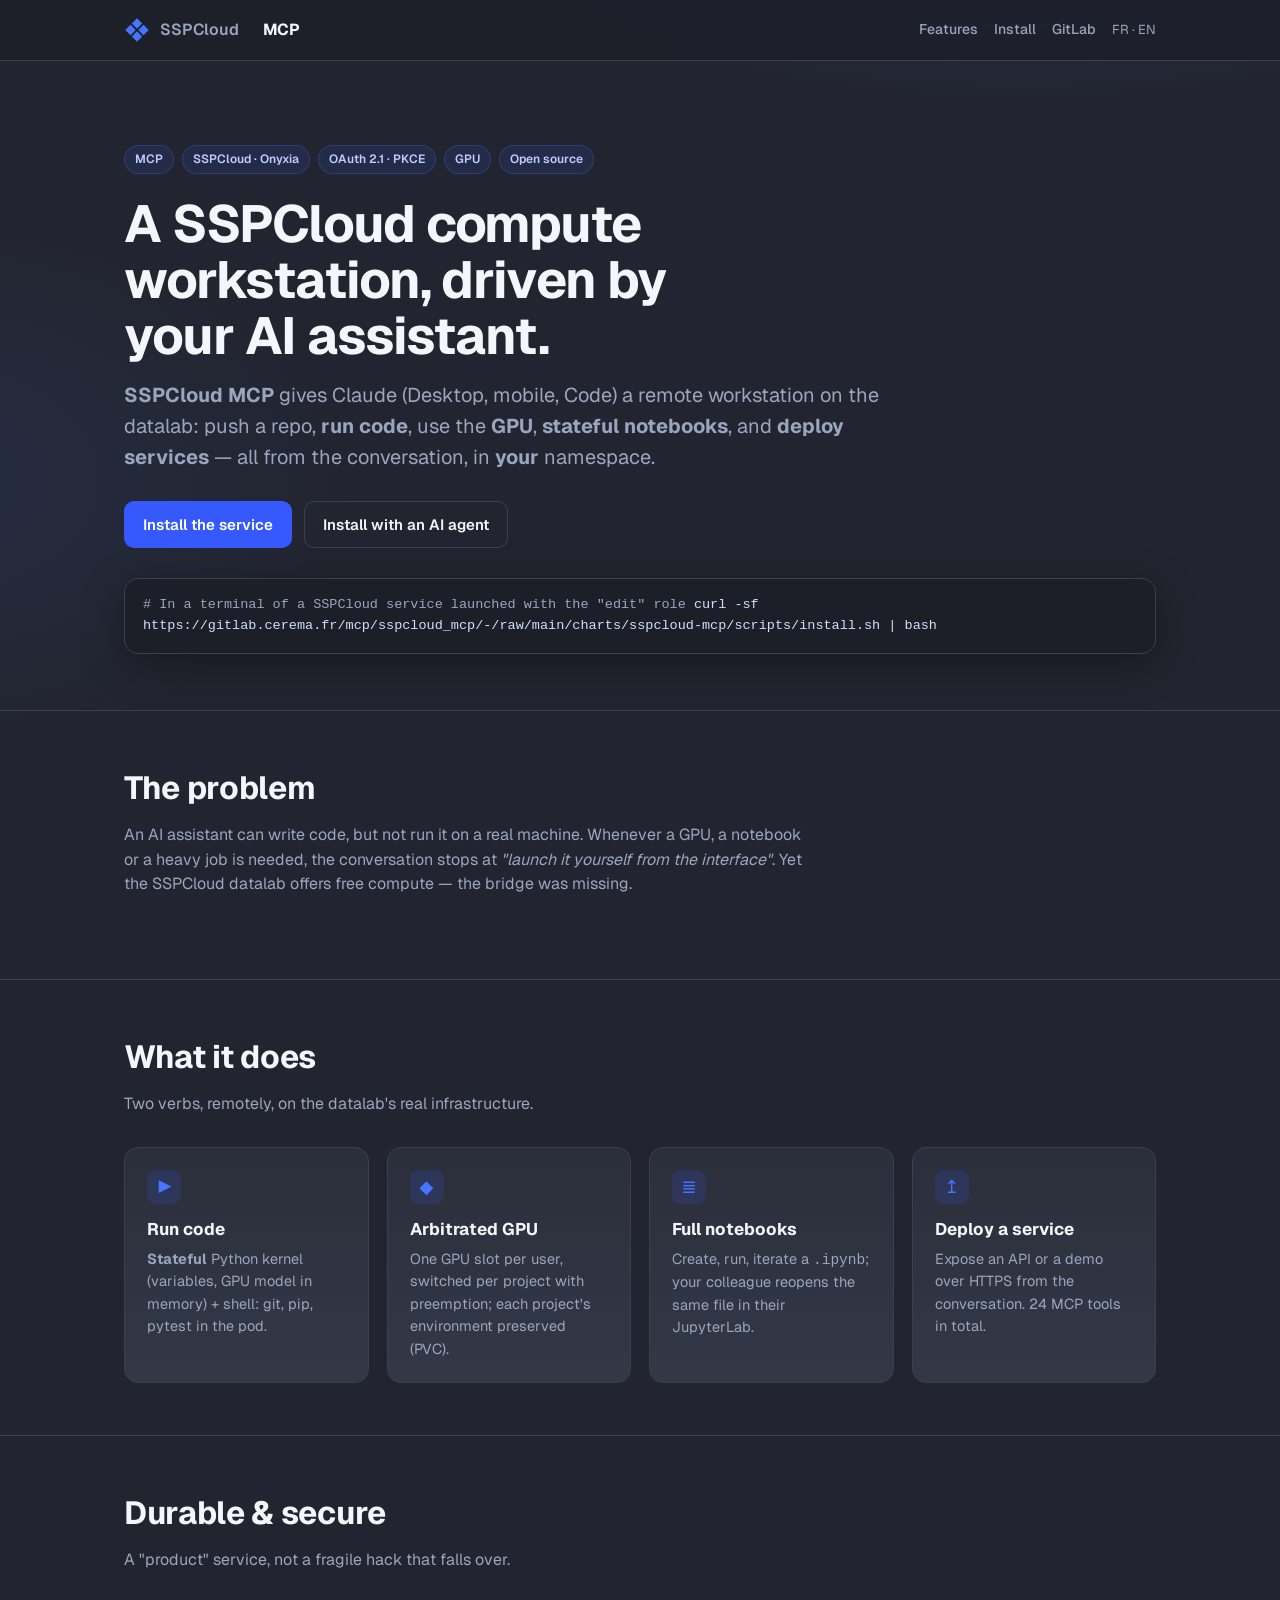
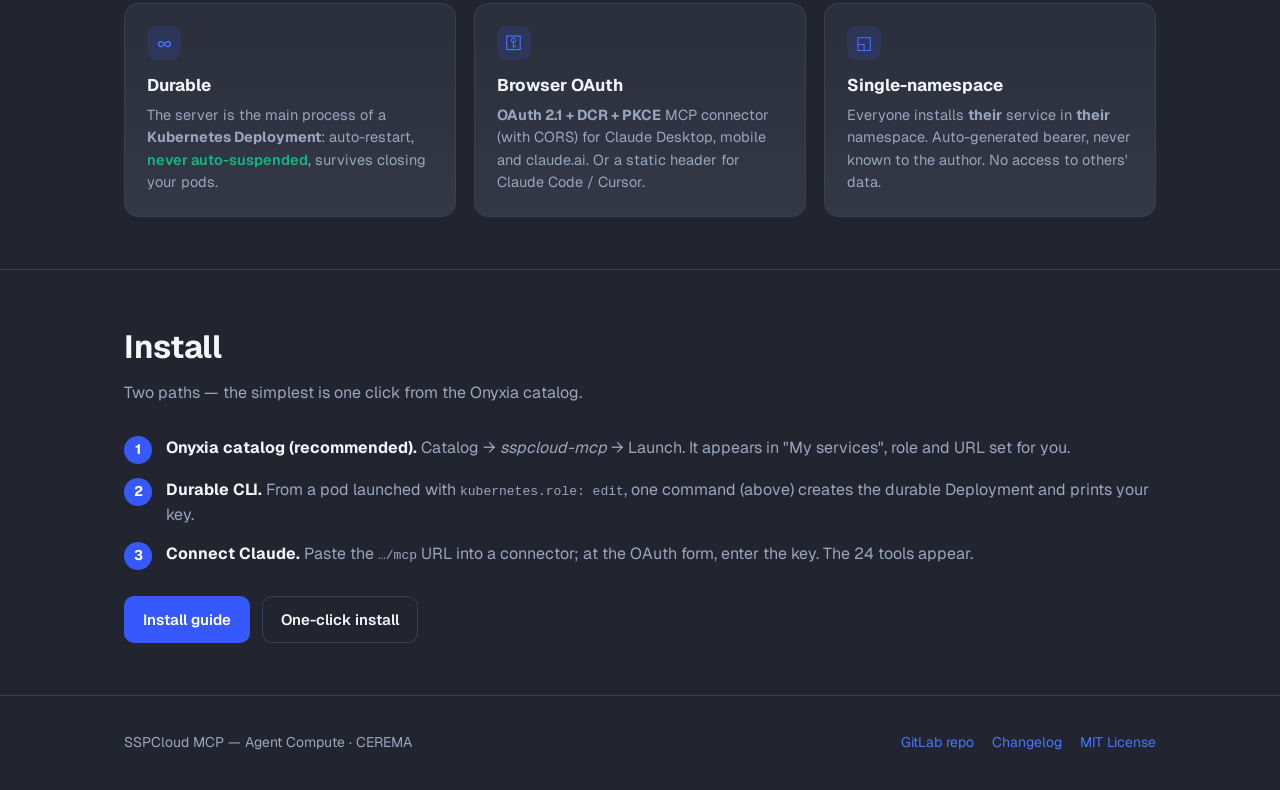
==== site/en/index.html @ 7cf27679 "feat(site): vitrine produit (thème Onyxia) + GitHub Pages Landing statique bilingue (FR + en/) sur l" ====
<!doctype html>
<html lang="en">
<head>
<meta charset="utf-8">
<meta name="viewport" content="width=device-width, initial-scale=1">
<title>SSPCloud MCP — a SSPCloud compute workstation driven by your AI assistant</title>
<meta name="description" content="MCP server that gives an AI assistant (Claude) a remote compute workstation on SSPCloud: run code, GPU, stateful notebooks, deploy services. Durable, secure, Onyxia-native.">
<link rel="preconnect" href="https://fonts.googleapis.com">
<link rel="preconnect" href="https://fonts.gstatic.com" crossorigin>
<link href="https://fonts.googleapis.com/css2?family=Geist:wght@400;500;600;700&display=swap" rel="stylesheet">
<link rel="stylesheet" href="../assets/style.css">
</head>
<body>
<header>
  <div class="wrap nav">
    <a class="brand" href="../">
      <svg class="logo" viewBox="0 0 40 40" style="color:var(--accent-light)" aria-hidden="true">
        <g fill="currentColor">
          <path d="M20 2 L28 10 L20 18 L12 10 Z"/>
          <path d="M10 12 L18 20 L10 28 L2 20 Z"/>
          <path d="M30 12 L38 20 L30 28 L22 20 Z"/>
          <path d="M20 22 L28 30 L20 38 L12 30 Z"/>
        </g>
      </svg>
      <span style="color:var(--muted);font-weight:600">SSPCloud</span>&nbsp;<b>MCP</b>
    </a>
    <span class="spacer"></span>
    <a class="navlink hide-sm" href="#features">Features</a>
    <a class="navlink hide-sm" href="#install">Install</a>
    <a class="navlink" href="https://gitlab.cerema.fr/mcp/sspcloud_mcp">GitLab</a>
    <span class="lang"><a href="../">FR</a> · <span class="active">EN</span></span>
  </div>
</header>

<main>
  <section class="hero"><div class="wrap">
    <div class="badges">
      <span class="badge">MCP</span>
      <span class="badge">SSPCloud · Onyxia</span>
      <span class="badge">OAuth 2.1 · PKCE</span>
      <span class="badge">GPU</span>
      <span class="badge">Open source</span>
    </div>
    <h1>A SSPCloud compute workstation, driven by your AI assistant.</h1>
    <p class="lead">
      <b>SSPCloud MCP</b> gives Claude (Desktop, mobile, Code) a remote workstation on the
      datalab: push a repo, <b>run code</b>, use the <b>GPU</b>, <b>stateful notebooks</b>, and
      <b>deploy services</b> — all from the conversation, in <b>your</b> namespace.
    </p>
    <div class="cta">
      <a class="btn btn-primary" href="#install">Install the service</a>
      <a class="btn btn-ghost" href="https://gitlab.cerema.fr/mcp/sspcloud_mcp/-/blob/main/AGENTS.md">Install with an AI agent</a>
    </div>
    <div class="codeblock">
<span class="c"># In a terminal of a SSPCloud service launched with the "edit" role</span>
curl -sf https://gitlab.cerema.fr/mcp/sspcloud_mcp/-/raw/main/charts/sspcloud-mcp/scripts/install.sh | bash
    </div>
  </div></section>

  <section class="block"><div class="wrap">
    <h2>The problem</h2>
    <p class="sub">
      An AI assistant can write code, but not run it on a real machine. Whenever a GPU, a
      notebook or a heavy job is needed, the conversation stops at <em>"launch it yourself from
      the interface"</em>. Yet the SSPCloud datalab offers free compute — the bridge was missing.
    </p>
  </div></section>

  <section class="block" id="features"><div class="wrap">
    <h2>What it does</h2>
    <p class="sub">Two verbs, remotely, on the datalab's real infrastructure.</p>
    <div class="grid">
      <div class="card"><div class="ic">▶</div><h3>Run code</h3>
        <p><b>Stateful</b> Python kernel (variables, GPU model in memory) + shell: git, pip, pytest in the pod.</p></div>
      <div class="card"><div class="ic">◆</div><h3>Arbitrated GPU</h3>
        <p>One GPU slot per user, switched per project with preemption; each project's environment preserved (PVC).</p></div>
      <div class="card"><div class="ic">≣</div><h3>Full notebooks</h3>
        <p>Create, run, iterate a <code>.ipynb</code>; your colleague reopens the same file in their JupyterLab.</p></div>
      <div class="card"><div class="ic">↥</div><h3>Deploy a service</h3>
        <p>Expose an API or a demo over HTTPS from the conversation. 24 MCP tools in total.</p></div>
    </div>
  </div></section>

  <section class="block"><div class="wrap">
    <h2>Durable &amp; secure</h2>
    <p class="sub">A "product" service, not a fragile hack that falls over.</p>
    <div class="grid">
      <div class="card"><div class="ic">∞</div><h3>Durable</h3>
        <p>The server is the main process of a <b>Kubernetes Deployment</b>: auto-restart, <span class="pill-ok">never auto-suspended</span>, survives closing your pods.</p></div>
      <div class="card"><div class="ic">⚿</div><h3>Browser OAuth</h3>
        <p><b>OAuth 2.1 + DCR + PKCE</b> MCP connector (with CORS) for Claude Desktop, mobile and claude.ai. Or a static header for Claude Code / Cursor.</p></div>
      <div class="card"><div class="ic">◱</div><h3>Single-namespace</h3>
        <p>Everyone installs <b>their</b> service in <b>their</b> namespace. Auto-generated bearer, never known to the author. No access to others' data.</p></div>
    </div>
  </div></section>

  <section class="block" id="install"><div class="wrap">
    <h2>Install</h2>
    <p class="sub">Two paths — the simplest is one click from the Onyxia catalog.</p>
    <div class="steps">
      <div class="step"><span class="n"></span><span class="t"><b>Onyxia catalog (recommended).</b> Catalog → <em>sspcloud-mcp</em> → Launch. It appears in "My services", role and URL set for you.</span></div>
      <div class="step"><span class="n"></span><span class="t"><b>Durable CLI.</b> From a pod launched with <code>kubernetes.role: edit</code>, one command (above) creates the durable Deployment and prints your key.</span></div>
      <div class="step"><span class="n"></span><span class="t"><b>Connect Claude.</b> Paste the <code>…/mcp</code> URL into a connector; at the OAuth form, enter the key. The 24 tools appear.</span></div>
    </div>
    <div class="cta" style="margin-top:26px">
      <a class="btn btn-primary" href="https://gitlab.cerema.fr/mcp/sspcloud_mcp/-/blob/main/docs/INSTALL-IN-CLUSTER.md">Install guide</a>
      <a class="btn btn-ghost" href="https://gitlab.cerema.fr/mcp/sspcloud_mcp/-/blob/main/docs/INSTALL-CATALOG.md">One-click install</a>
    </div>
  </div></section>
</main>

<footer><div class="wrap row">
  <span>SSPCloud MCP — Agent Compute · CEREMA</span>
  <span class="spacer"></span>
  <a href="https://gitlab.cerema.fr/mcp/sspcloud_mcp">GitLab repo</a>
  <a href="https://gitlab.cerema.fr/mcp/sspcloud_mcp/-/blob/main/CHANGELOG.md">Changelog</a>
  <a href="https://gitlab.cerema.fr/mcp/sspcloud_mcp/-/blob/main/LICENSE">MIT License</a>
</div></footer>
</body>
</html>
---- site/assets/style.css ----
/* Vitrine sspcloud-mcp — reprend l'UI/UX Onyxia SSPCloud (thème sombre par défaut,
   police Geist, bleu focus #3559FC, fond neumorphism approché). */

:root {
  /* Palette Onyxia (relevée du datalab SSPCloud) — thème sombre par défaut */
  --accent: #3559FC;
  --accent-light: #4775FF;
  --accent-soft: #BDCDFF;
  --bg: #22252F;
  --bg-2: #1C1F27;
  --surface: #2b2f3b;
  --surface-2: #333847;
  --border: #394053;
  --ink: #f4f6fb;
  --muted: #9AA6BE;
  --ok: #10B981;
  --font: "Geist", "Segoe UI", system-ui, -apple-system, sans-serif;
  --mono: ui-monospace, "SF Mono", Menlo, Consolas, monospace;
  --radius: 14px;
  --maxw: 1080px;
}

* { box-sizing: border-box; }
html { scroll-behavior: smooth; }
body {
  margin: 0;
  font-family: var(--font);
  color: var(--ink);
  background:
    radial-gradient(1200px 600px at 80% -10%, rgba(53,89,252,.18), transparent 60%),
    radial-gradient(900px 500px at -10% 20%, rgba(71,117,255,.10), transparent 55%),
    var(--bg);
  line-height: 1.55;
  -webkit-font-smoothing: antialiased;
}
a { color: var(--accent-light); text-decoration: none; }
a:hover { text-decoration: underline; }
.wrap { max-width: var(--maxw); margin: 0 auto; padding: 0 24px; }

/* ── Header ─────────────────────────────────────────────────────────── */
header {
  position: sticky; top: 0; z-index: 10;
  backdrop-filter: blur(10px);
  background: rgba(28,31,39,.72);
  border-bottom: 1px solid var(--border);
}
.nav { display: flex; align-items: center; gap: 16px; height: 60px; }
.brand { display: flex; align-items: center; gap: 10px; font-weight: 700; letter-spacing: -.01em; }
.brand .logo { width: 26px; height: 26px; }
.brand b { color: var(--ink); }
.brand span { color: var(--accent-light); }
.nav .spacer { flex: 1; }
.nav a.navlink { color: var(--muted); font-size: 14px; font-weight: 500; }
.nav a.navlink:hover { color: var(--ink); text-decoration: none; }
.lang { color: var(--muted); font-size: 13px; }
.lang a { color: var(--muted); }
.lang a.active { color: var(--ink); font-weight: 600; }

/* ── Boutons ────────────────────────────────────────────────────────── */
.btn {
  display: inline-flex; align-items: center; gap: 8px;
  padding: 11px 18px; border-radius: 10px; font-weight: 600; font-size: 15px;
  border: 1px solid transparent; cursor: pointer; transition: .15s;
}
.btn-primary { background: var(--accent); color: #fff; }
.btn-primary:hover { background: var(--accent-light); text-decoration: none; }
.btn-ghost { background: transparent; color: var(--ink); border-color: var(--border); }
.btn-ghost:hover { border-color: var(--accent-light); text-decoration: none; }

/* ── Hero ───────────────────────────────────────────────────────────── */
.hero { padding: 84px 0 56px; }
.badges { display: flex; flex-wrap: wrap; gap: 8px; margin-bottom: 22px; }
.badge {
  font-size: 12px; font-weight: 600; color: var(--accent-soft);
  background: rgba(53,89,252,.12); border: 1px solid rgba(71,117,255,.25);
  padding: 4px 10px; border-radius: 999px;
}
.hero h1 {
  font-size: clamp(32px, 5vw, 52px); line-height: 1.08; letter-spacing: -.02em;
  margin: 0 0 16px; max-width: 16ch;
}
.hero p.lead { font-size: clamp(17px, 2.2vw, 20px); color: var(--muted); max-width: 60ch; margin: 0 0 28px; }
.cta { display: flex; flex-wrap: wrap; gap: 12px; align-items: center; }
.codeblock {
  margin-top: 30px; background: var(--bg-2); border: 1px solid var(--border);
  border-radius: var(--radius); padding: 16px 18px; font-family: var(--mono);
  font-size: 13.5px; color: #cfe0ff; overflow-x: auto; box-shadow: 0 10px 40px rgba(0,0,0,.35);
}
.codeblock .c { color: var(--muted); }

/* ── Sections ───────────────────────────────────────────────────────── */
section.block { padding: 52px 0; border-top: 1px solid var(--border); }
section.block h2 { font-size: clamp(24px, 3vw, 32px); letter-spacing: -.01em; margin: 0 0 10px; }
section.block .sub { color: var(--muted); max-width: 62ch; margin: 0 0 30px; }

.grid { display: grid; gap: 18px; grid-template-columns: repeat(auto-fit, minmax(240px, 1fr)); }
.card {
  background: linear-gradient(180deg, var(--surface), var(--surface-2));
  border: 1px solid var(--border); border-radius: var(--radius); padding: 22px;
}
.card .ic { width: 34px; height: 34px; border-radius: 9px; display: grid; place-items: center;
  background: rgba(53,89,252,.15); color: var(--accent-light); margin-bottom: 12px; font-size: 18px; }
.card h3 { margin: 0 0 6px; font-size: 17px; }
.card p { margin: 0; color: var(--muted); font-size: 14.5px; }

.steps { counter-reset: s; display: grid; gap: 14px; }
.step { display: flex; gap: 14px; align-items: flex-start; }
.step .n { counter-increment: s; flex: 0 0 auto; width: 28px; height: 28px; border-radius: 999px;
  background: var(--accent); color: #fff; font-weight: 700; font-size: 14px; display: grid; place-items: center; }
.step .n::before { content: counter(s); }
.step .t { color: var(--muted); }
.step .t b { color: var(--ink); }

.pill-ok { color: var(--ok); font-weight: 600; }

/* ── Footer ─────────────────────────────────────────────────────────── */
footer { border-top: 1px solid var(--border); padding: 36px 0; color: var(--muted); font-size: 14px; }
footer .row { display: flex; flex-wrap: wrap; gap: 18px; align-items: center; }
footer .spacer { flex: 1; }

@media (max-width: 640px) {
  .nav a.navlink.hide-sm { display: none; }
  .hero { padding: 56px 0 40px; }
}
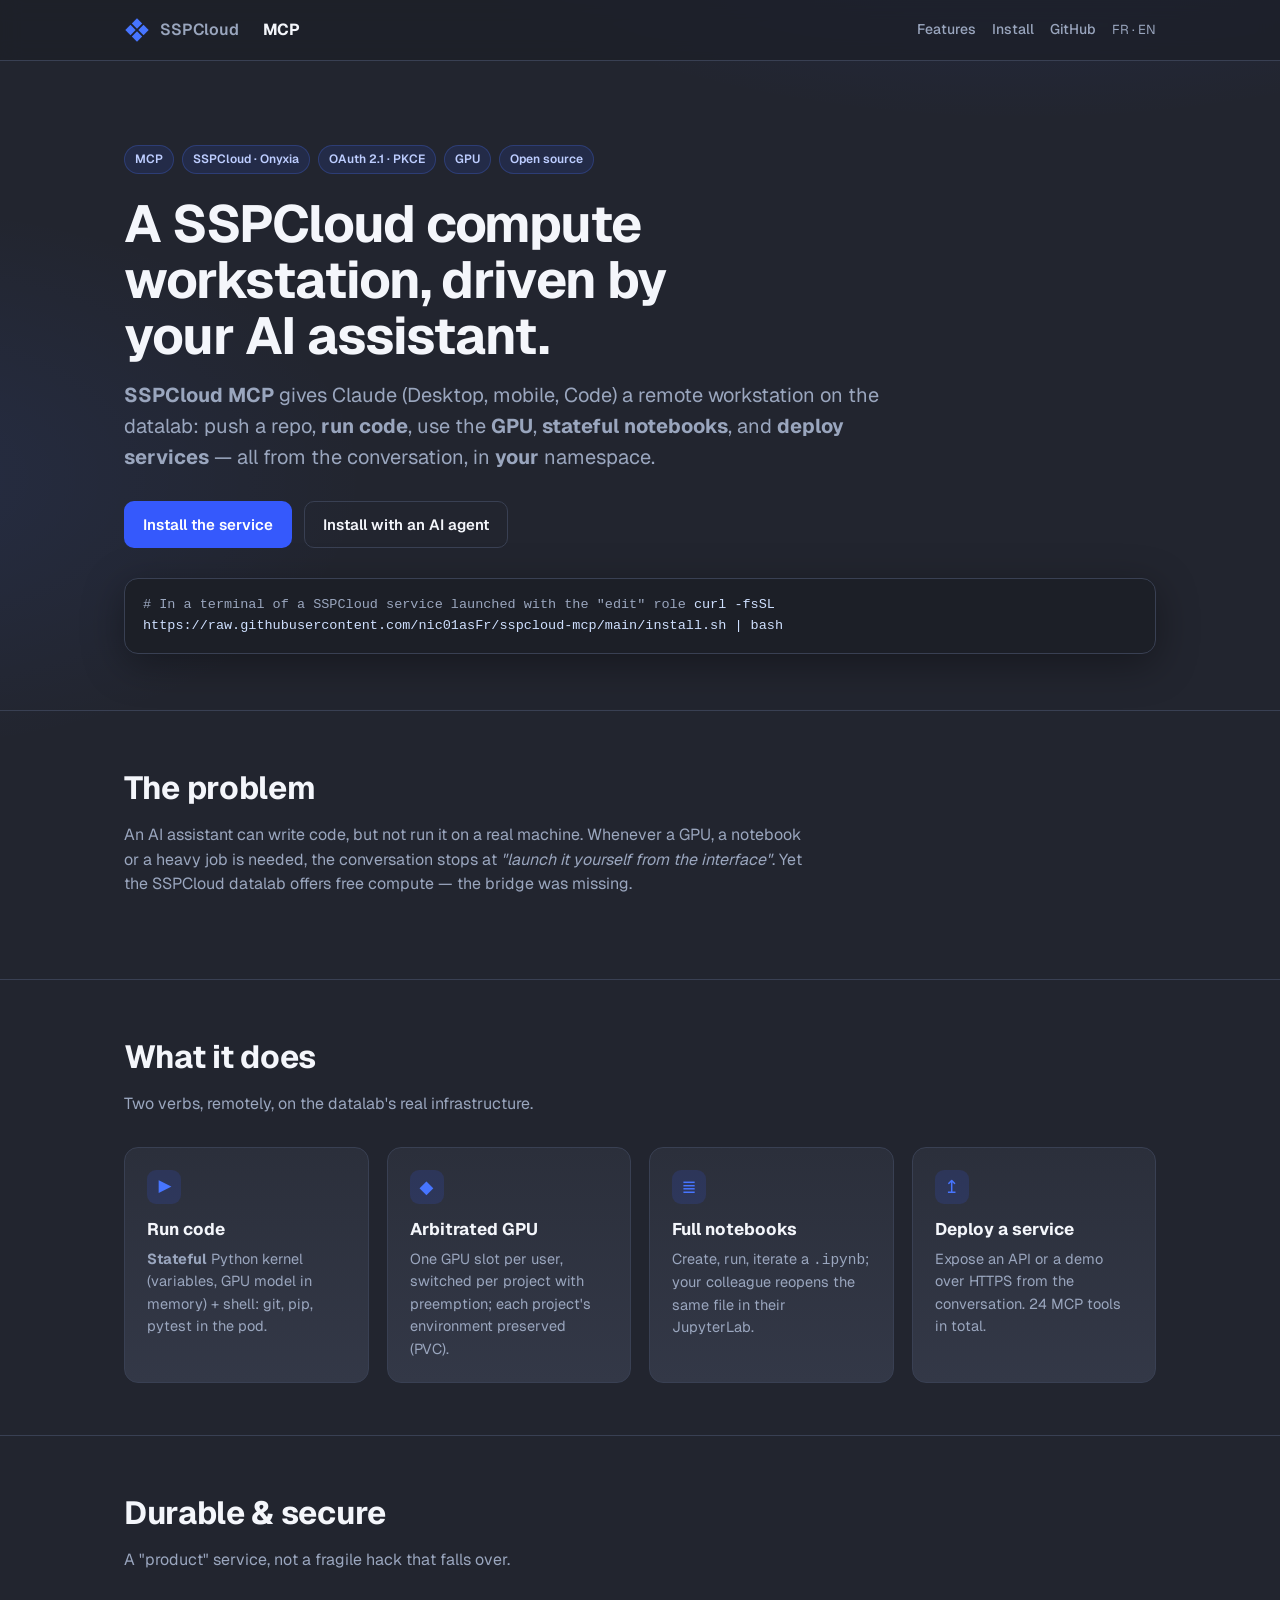
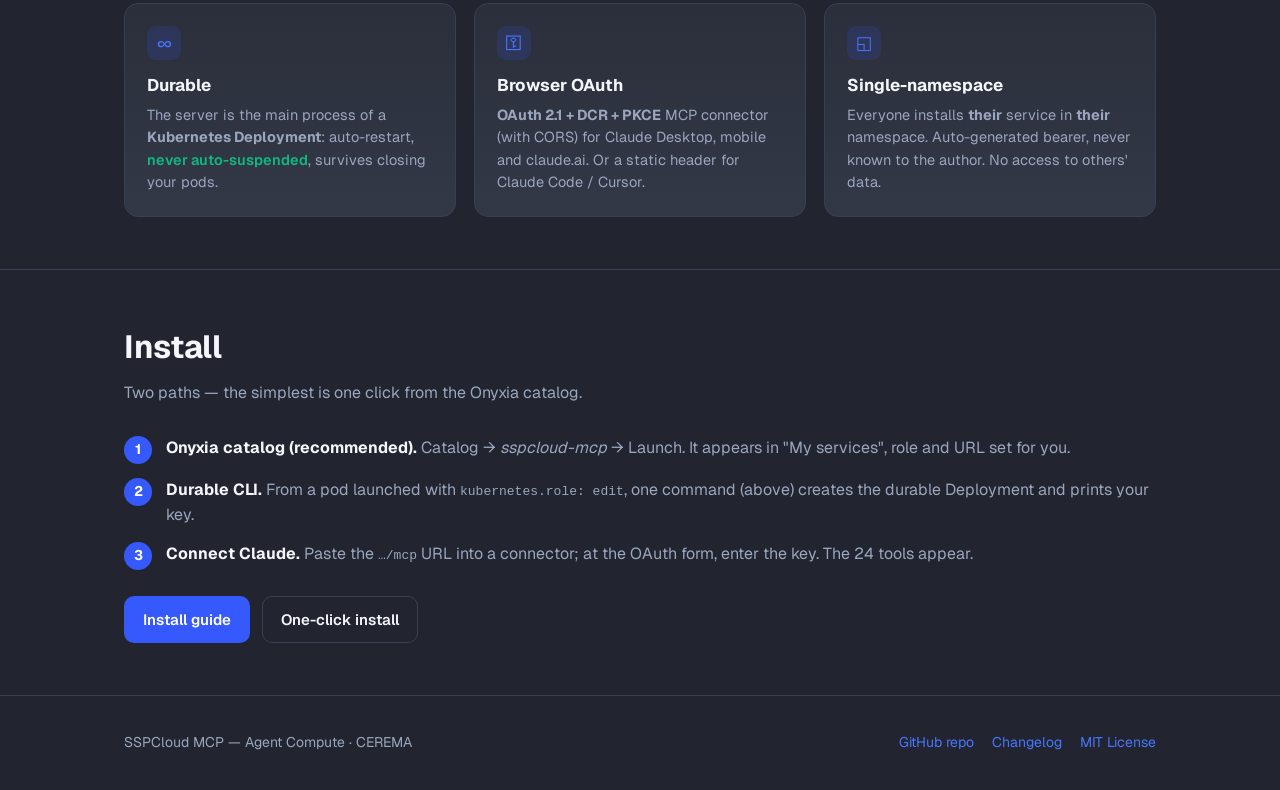
==== commit 34574e91: "feat(install): image GHCR et chart GitHub pour Onyxia Le pod tire ghcr.io/nic01asfr/sspcloud-mcp. Gi" ====
--- a/site/en/index.html
+++ b/site/en/index.html
@@ -27,7 +27,7 @@
     <span class="spacer"></span>
     <a class="navlink hide-sm" href="#features">Features</a>
     <a class="navlink hide-sm" href="#install">Install</a>
-    <a class="navlink" href="https://gitlab.cerema.fr/mcp/sspcloud_mcp">GitLab</a>
+    <a class="navlink" href="https://github.com/nic01asFr/sspcloud-mcp">GitHub</a>
     <span class="lang"><a href="../">FR</a> · <span class="active">EN</span></span>
   </div>
 </header>
@@ -49,11 +49,11 @@
     </p>
     <div class="cta">
       <a class="btn btn-primary" href="#install">Install the service</a>
-      <a class="btn btn-ghost" href="https://gitlab.cerema.fr/mcp/sspcloud_mcp/-/blob/main/AGENTS.md">Install with an AI agent</a>
+      <a class="btn btn-ghost" href="https://github.com/nic01asFr/sspcloud-mcp/blob/main/AGENTS.md">Install with an AI agent</a>
     </div>
     <div class="codeblock">
 <span class="c"># In a terminal of a SSPCloud service launched with the "edit" role</span>
-curl -sf https://gitlab.cerema.fr/mcp/sspcloud_mcp/-/raw/main/charts/sspcloud-mcp/scripts/install.sh | bash
+curl -fsSL https://raw.githubusercontent.com/nic01asFr/sspcloud-mcp/main/install.sh | bash
     </div>
   </div></section>
 
@@ -103,8 +103,8 @@
       <div class="step"><span class="n"></span><span class="t"><b>Connect Claude.</b> Paste the <code>…/mcp</code> URL into a connector; at the OAuth form, enter the key. The 24 tools appear.</span></div>
     </div>
     <div class="cta" style="margin-top:26px">
-      <a class="btn btn-primary" href="https://gitlab.cerema.fr/mcp/sspcloud_mcp/-/blob/main/docs/INSTALL-IN-CLUSTER.md">Install guide</a>
-      <a class="btn btn-ghost" href="https://gitlab.cerema.fr/mcp/sspcloud_mcp/-/blob/main/docs/INSTALL-CATALOG.md">One-click install</a>
+      <a class="btn btn-primary" href="https://github.com/nic01asFr/sspcloud-mcp/blob/main/docs/INSTALL-IN-CLUSTER.md">Install guide</a>
+      <a class="btn btn-ghost" href="https://github.com/nic01asFr/sspcloud-mcp/blob/main/docs/INSTALL-CATALOG.md">One-click install</a>
     </div>
   </div></section>
 </main>
@@ -112,9 +112,9 @@
 <footer><div class="wrap row">
   <span>SSPCloud MCP — Agent Compute · CEREMA</span>
   <span class="spacer"></span>
-  <a href="https://gitlab.cerema.fr/mcp/sspcloud_mcp">GitLab repo</a>
-  <a href="https://gitlab.cerema.fr/mcp/sspcloud_mcp/-/blob/main/CHANGELOG.md">Changelog</a>
-  <a href="https://gitlab.cerema.fr/mcp/sspcloud_mcp/-/blob/main/LICENSE">MIT License</a>
+  <a href="https://github.com/nic01asFr/sspcloud-mcp">GitHub repo</a>
+  <a href="https://github.com/nic01asFr/sspcloud-mcp/blob/main/CHANGELOG.md">Changelog</a>
+  <a href="https://github.com/nic01asFr/sspcloud-mcp/blob/main/LICENSE">MIT License</a>
 </div></footer>
 </body>
 </html>
